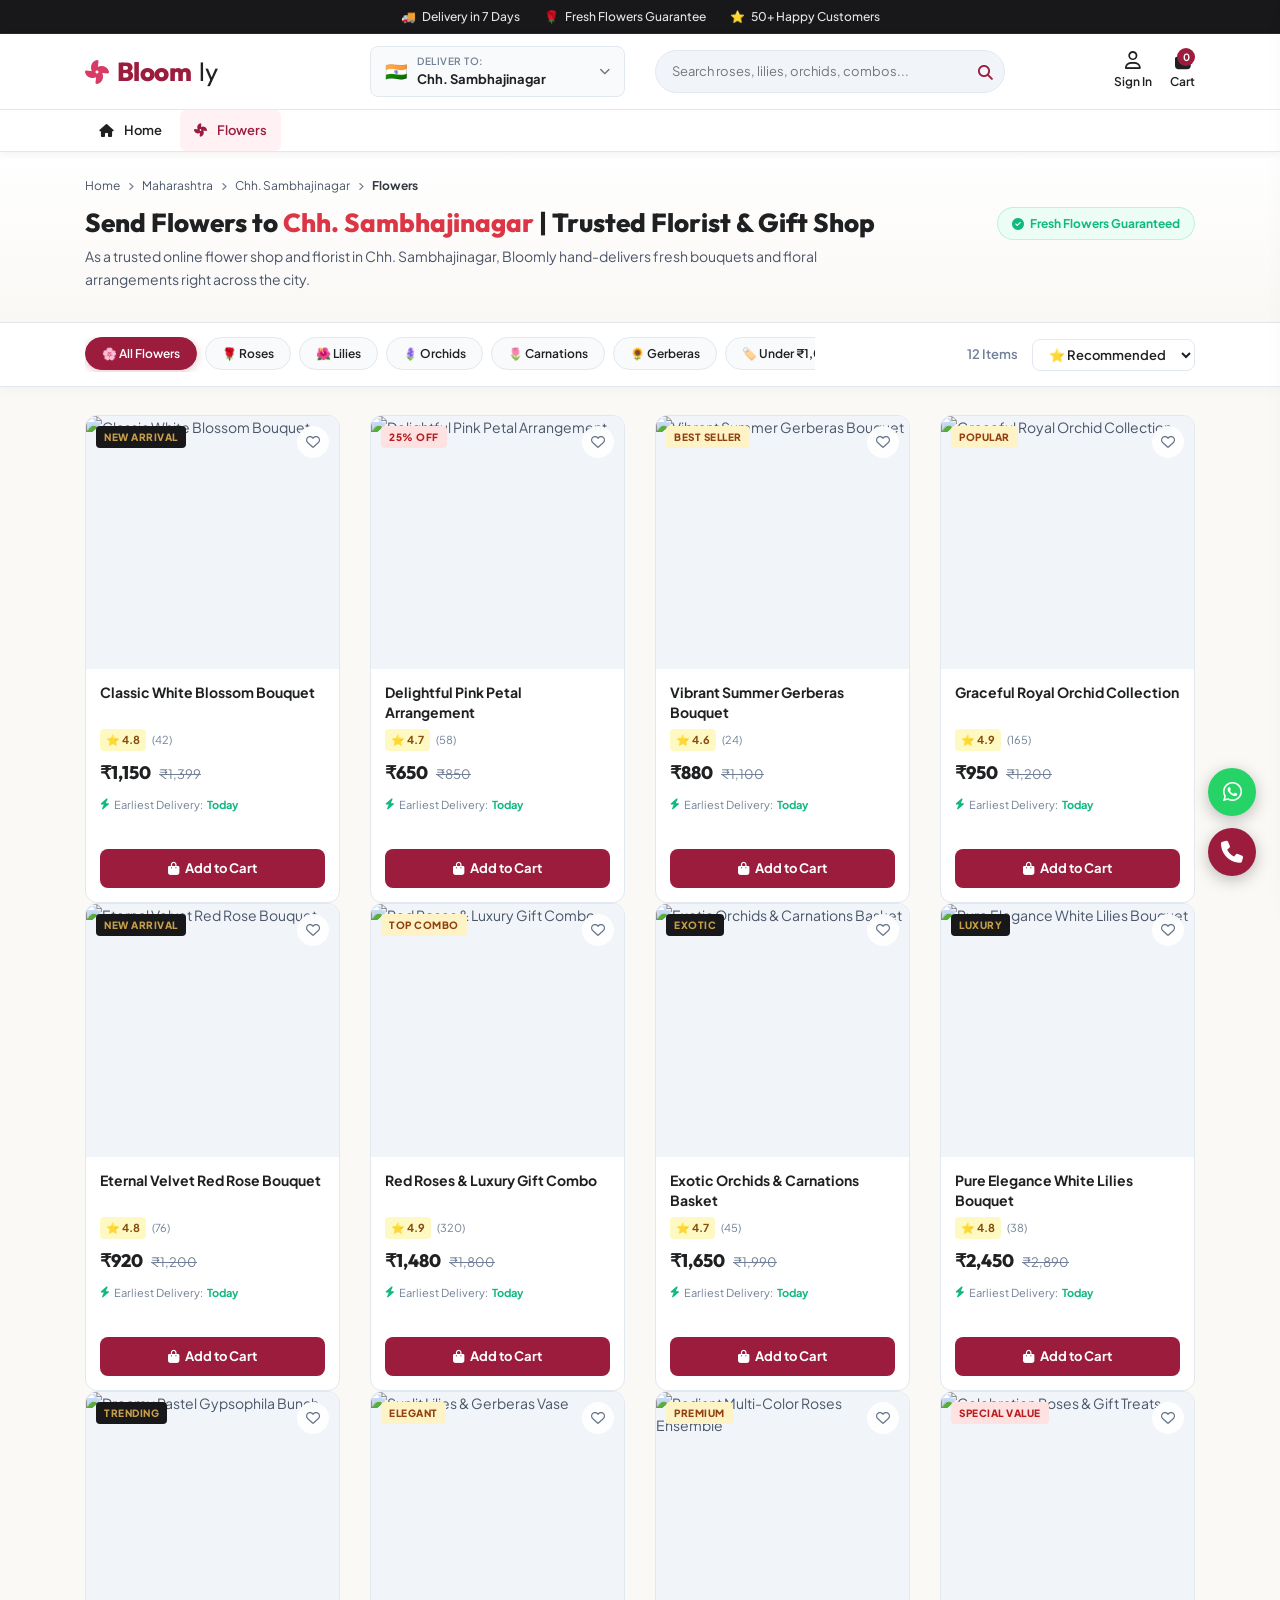
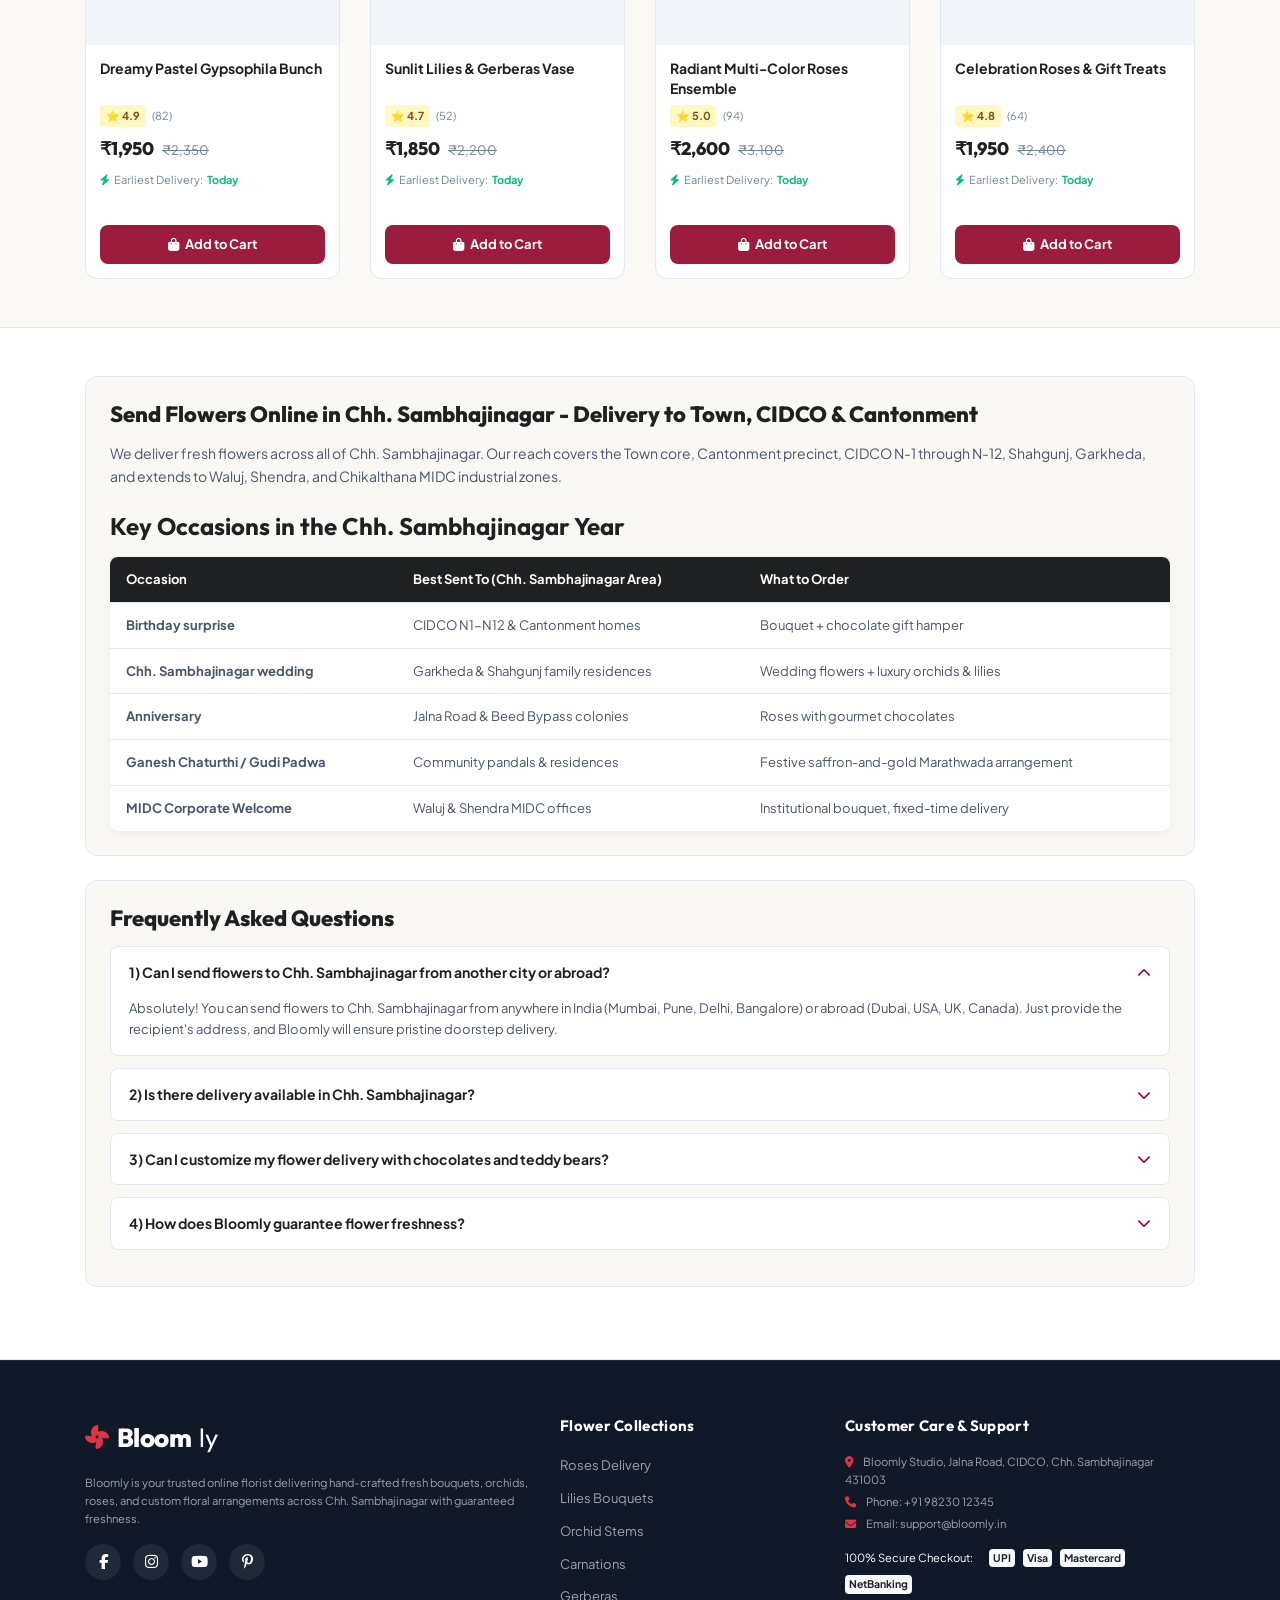
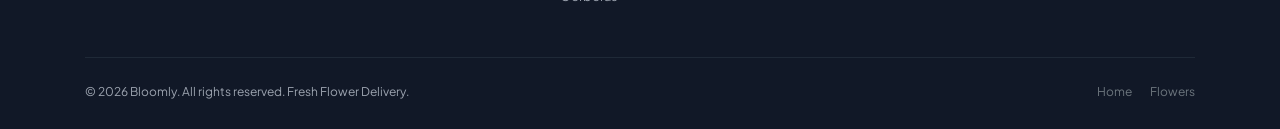
==== shop.html @ 48f92e6e "Add files via upload" ====
<!DOCTYPE html>
<html lang="en">

<head>
  <meta charset="utf-8">
  <meta http-equiv="X-UA-Compatible" content="IE=edge">
  <meta name="viewport" content="width=device-width, initial-scale=1.0">
  <title>Flower Delivery in Chh. Sambhajinagar | Bloomly</title>
  <meta name="description"
    content="Order fresh flowers online in Chh. Sambhajinagar with flower delivery. Bouquets, roses, lilies & floral hampers for birthdays, anniversaries & every occasion with Bloomly.">

  <link rel="stylesheet" type="text/css" href="css/bootstrap.min.css">
  <link rel="stylesheet" type="text/css" href="css/style.css">
  <link rel="stylesheet" href="https://cdnjs.cloudflare.com/ajax/libs/font-awesome/6.4.2/css/all.min.css">
</head>

<body>

  <!-- Top USP Specialty Strip -->
  <div class="speciality-strip">
    <div class="container d-flex justify-content-center">
      <ul class="speciality-items">
        <li><span>🚚</span> Delivery in 7 Days</li>
        <li><span>🌹</span> Fresh Flowers Guarantee</li>
        <li><span>⭐</span> 50+ Happy Customers</li>
      </ul>
    </div>
  </div>

  <!-- Main Navigation Header -->
  <header class="main-header">
    <div class="header-top">
      <div class="container">
        <div class="row align-items-center">

          <!-- Logo -->
          <div class="col-6 col-md-3">
            <a href="index.html" class="brand-logo">
              <i class="fa-solid fa-fan"></i>
              Bloom<span>ly</span>
            </a>
          </div>

          <!-- Location Picker -->
          <div class="col-6 col-md-3">
            <div class="delivery-loc-btn" title="Click to change delivery city">
              <span class="loc-flag">🇮🇳</span>
              <div class="loc-info">
                <span class="loc-label">Deliver To:</span>
                <span class="loc-city">Chh. Sambhajinagar</span>
              </div>
              <i class="fa-solid fa-chevron-down text-muted ml-auto" style="font-size: 11px;"></i>
            </div>
          </div>

          <!-- Search Bar -->
          <div class="col-12 col-md-4 mt-2 mt-md-0">
            <div class="search-wrapper">
              <input type="text" id="searchitem" placeholder="Search roses, lilies, orchids, combos...">
              <button aria-label="Search" onclick="renderProducts()"><i
                  class="fa-solid fa-magnifying-glass"></i></button>
            </div>
          </div>

          <!-- User Actions -->
          <div class="col-12 col-md-2 mt-2 mt-md-0">
            <ul class="header-actions">
              <li class="header-action-item" onclick="showToast('Welcome to Bloomly Guest Account')">
                <i class="fa-regular fa-user"></i>
                <span>Sign In</span>
              </li>
              <li class="header-action-item cart-menu">
                <i class="fa-solid fa-bag-shopping"></i>
                <span class="badge-cart">0</span>
                <span>Cart</span>
              </li>
            </ul>
          </div>

        </div>
      </div>
    </div>

    <!-- Clean Navigation Bar -->
    <div class="main-nav-strip">
      <div class="container">
        <ul class="nav-menu-list">
          <li class="nav-item"><a href="index.html" class="nav-link-btn"><i class="fa-solid fa-house mr-1"></i> Home</a>
          </li>
          <li class="nav-item active"><a href="shop.html" class="nav-link-btn"><i class="fa-solid fa-fan mr-1"></i>
              Flowers</a></li>
        </ul>
      </div>
    </div>
  </header>

  <!-- Breadcrumb & City Header Section -->
  <section class="page-intro-section">
    <div class="container">
      <ul class="bf-breadcrumb">
        <li><a href="index.html">Home</a></li>
        <li><i class="fa-solid fa-angle-right" style="font-size: 10px;"></i></li>
        <li><a href="shop.html">Maharashtra</a></li>
        <li><i class="fa-solid fa-angle-right" style="font-size: 10px;"></i></li>
        <li><a href="shop.html" class="current-city-name">Chh. Sambhajinagar</a></li>
        <li><i class="fa-solid fa-angle-right" style="font-size: 10px;"></i></li>
        <li class="text-dark font-weight-bold">Flowers</li>
      </ul>

      <div class="page-title-row">
        <div>
          <h1 class="page-main-heading">Send Flowers to <span class="current-city-name text-danger">Chh.
              Sambhajinagar</span> | Trusted Florist & Gift Shop</h1>
          <p class="page-subtext">
            As a trusted online flower shop and florist in Chh. Sambhajinagar, Bloomly hand-delivers fresh bouquets and
            floral arrangements right across the city.
          </p>
        </div>
        <div>
          <span class="delivery-badge-pill">
            <i class="fa-solid fa-circle-check"></i> Fresh Flowers Guaranteed
          </span>
        </div>
      </div>
    </div>
  </section>

  <!-- Filter Chips & Sorting Toolbar -->
  <section class="filter-toolbar">
    <div class="container">
      <div class="row align-items-center">
        <div class="col-12 col-md-8">
          <div class="chips-container">
            <button class="filter-chip active" data-filter="all">🌸 All Flowers</button>
            <button class="filter-chip" data-filter="roses">🌹 Roses</button>
            <button class="filter-chip" data-filter="lilies">🌺 Lilies</button>
            <button class="filter-chip" data-filter="orchids">🪻 Orchids</button>
            <button class="filter-chip" data-filter="carnations">🌷 Carnations</button>
            <button class="filter-chip" data-filter="gerberas">🌻 Gerberas</button>
            <button class="filter-chip" data-filter="under1000">🏷️ Under ₹1,000</button>
          </div>
        </div>
        <div class="col-12 col-md-4">
          <div class="sort-and-count">
            <span class="item-count-text" id="itemCountDisplay">12 Items</span>
            <select class="sort-select" id="sortSelect">
              <option value="recommended">⭐ Recommended</option>
              <option value="low-to-high">Price: Low to High</option>
              <option value="high-to-low">Price: High to Low</option>
              <option value="rating">Top Rated</option>
            </select>
          </div>
        </div>
      </div>
    </div>
  </section>

  <!-- Catalog Grid Section -->
  <section class="catalog-section">
    <div class="container">
      <div class="row" id="productGridContainer">
        <!-- Injected via js/bloomly.js -->
      </div>
    </div>
  </section>

  <!-- Chh. Sambhajinagar Delivery Guide & Information Table -->
  <section class="city-guide-section">
    <div class="container">

      <div class="guide-box">
        <h2 class="section-headline">Send Flowers Online in Chh. Sambhajinagar - Delivery to Town, CIDCO & Cantonment
        </h2>
        <p>
          We deliver fresh flowers across all of Chh. Sambhajinagar. Our reach covers the Town core, Cantonment
          precinct, CIDCO N-1 through N-12, Shahgunj, Garkheda, and extends to Waluj, Shendra, and Chikalthana MIDC
          industrial zones.
        </p>

        <h4 class="mt-4 mb-3 font-weight-bold">Key Occasions in the Chh. Sambhajinagar Year</h4>
        <table class="guide-table">
          <thead>
            <tr>
              <th>Occasion</th>
              <th>Best Sent To (Chh. Sambhajinagar Area)</th>
              <th>What to Order</th>
            </tr>
          </thead>
          <tbody>
            <tr>
              <td><strong>Birthday surprise</strong></td>
              <td>CIDCO N1-N12 & Cantonment homes</td>
              <td>Bouquet + chocolate gift hamper</td>
            </tr>
            <tr>
              <td><strong>Chh. Sambhajinagar wedding</strong></td>
              <td>Garkheda & Shahgunj family residences</td>
              <td>Wedding flowers + luxury orchids & lilies</td>
            </tr>
            <tr>
              <td><strong>Anniversary</strong></td>
              <td>Jalna Road & Beed Bypass colonies</td>
              <td>Roses with gourmet chocolates</td>
            </tr>
            <tr>
              <td><strong>Ganesh Chaturthi / Gudi Padwa</strong></td>
              <td>Community pandals & residences</td>
              <td>Festive saffron-and-gold Marathwada arrangement</td>
            </tr>
            <tr>
              <td><strong>MIDC Corporate Welcome</strong></td>
              <td>Waluj & Shendra MIDC offices</td>
              <td>Institutional bouquet, fixed-time delivery</td>
            </tr>
          </tbody>
        </table>
      </div>

      <!-- FAQ Section -->
      <div class="guide-box">
        <h2 class="section-headline">Frequently Asked Questions</h2>

        <div class="faq-item active">
          <div class="faq-header">
            <span>1) Can I send flowers to Chh. Sambhajinagar from another city or abroad?</span>
            <i class="fa-solid fa-chevron-down"></i>
          </div>
          <div class="faq-body">
            Absolutely! You can send flowers to Chh. Sambhajinagar from anywhere in India (Mumbai, Pune, Delhi,
            Bangalore) or abroad (Dubai, USA, UK, Canada). Just provide the recipient's address, and Bloomly will ensure
            pristine doorstep delivery.
          </div>
        </div>

        <div class="faq-item">
          <div class="faq-header">
            <span>2) Is there delivery available in Chh. Sambhajinagar?</span>
            <i class="fa-solid fa-chevron-down"></i>
          </div>
          <div class="faq-body">
            Yes, we offer fresh flower delivery across all major locations in Chh. Sambhajinagar.
          </div>
        </div>

        <div class="faq-item">
          <div class="faq-header">
            <span>3) Can I customize my flower delivery with chocolates and teddy bears?</span>
            <i class="fa-solid fa-chevron-down"></i>
          </div>
          <div class="faq-body">
            Yes, you can pair any floral bouquet with teddy bears, Cadbury/Ferrero Rocher chocolates, dry fruits, and
            personalized message greeting cards.
          </div>
        </div>

        <div class="faq-item">
          <div class="faq-header">
            <span>4) How does Bloomly guarantee flower freshness?</span>
            <i class="fa-solid fa-chevron-down"></i>
          </div>
          <div class="faq-body">
            Our local florists hand-craft each arrangement using fresh-cut stems in bud form on the day of delivery,
            ensuring vibrant colors and long-lasting freshness at the recipient's doorstep.
          </div>
        </div>

      </div>

    </div>
  </section>

  <!-- Slide-Out Cart Drawer -->
  <div class="cart-drawer-overlay" id="cartOverlay"></div>
  <div class="cart-drawer" id="cartDrawer">
    <div class="cart-header">
      <h3>Your Gift Cart (<span class="cart-count-num">0</span>)</h3>
      <button class="btn-close-drawer" id="closeCartDrawer"><i class="fa-solid fa-xmark"></i></button>
    </div>
    <div class="cart-items-container" id="cartItemsList">
      <!-- Injected dynamically -->
    </div>
    <div class="cart-footer">
      <div class="cart-subtotal-row">
        <span>Subtotal:</span>
        <span id="cartSubtotalDisplay">₹0</span>
      </div>
      <button class="btn-checkout" onclick="checkoutOrder()">
        Proceed to Checkout <i class="fa-solid fa-arrow-right ml-2"></i>
      </button>
    </div>
  </div>

  <!-- City Selection Modal -->
  <div class="city-modal-overlay" id="cityModalOverlay">
    <div class="city-modal-box">
      <div class="d-flex justify-content-between align-items-center mb-2">
        <h4 class="font-weight-bold m-0 text-dark">Select Delivery City</h4>
        <button class="btn btn-sm text-muted" id="closeCityModal" style="font-size: 20px;"><i
            class="fa-solid fa-xmark"></i></button>
      </div>
      <p class="small text-muted">Choose destination city to check available flower bouquets & delivery slots</p>

      <div class="city-search-box">
        <input type="text" id="citySearchInput" placeholder="Search city (e.g. Chh. Sambhajinagar, Pune, Mumbai)...">
      </div>

      <h6 class="font-weight-bold text-muted small text-uppercase mb-2">Popular Cities in Maharashtra & India</h6>
      <div class="popular-cities-grid">
        <div class="city-pill active" data-city="Chh. Sambhajinagar">📍 Chh. Sambhajinagar</div>
        <div class="city-pill" data-city="Pune">📍 Pune</div>
        <div class="city-pill" data-city="Mumbai">📍 Mumbai</div>
        <div class="city-pill" data-city="Nashik">📍 Nashik</div>
        <div class="city-pill" data-city="Nagpur">📍 Nagpur</div>
        <div class="city-pill" data-city="Nanded">📍 Nanded</div>
        <div class="city-pill" data-city="Delhi">📍 Delhi NCR</div>
        <div class="city-pill" data-city="Bengaluru">📍 Bengaluru</div>
        <div class="city-pill" data-city="Hyderabad">📍 Hyderabad</div>
      </div>
    </div>
  </div>

  <!-- Floating Help Widgets (WhatsApp & Call) -->
  <div class="floating-widgets">
    <a href="https://api.whatsapp.com/send?phone=919823012345" target="_blank" class="floating-btn btn-whatsapp"
      title="Chat on WhatsApp">
      <i class="fa-brands fa-whatsapp"></i>
    </a>
    <a href="tel:+919823012345" class="floating-btn btn-call" title="Call Florist Support">
      <i class="fa-solid fa-phone"></i>
    </a>
  </div>

  <!-- Mobile Bottom Tab Navigation -->
  <nav class="mobile-bottom-nav">
    <div class="mobile-nav-grid">
      <a href="index.html" class="mobile-nav-link">
        <i class="fa-solid fa-house"></i>
        <span>Home</span>
      </a>
      <a href="shop.html" class="mobile-nav-link active">
        <i class="fa-solid fa-fan"></i>
        <span>Flowers</span>
      </a>
      <a href="javascript:void(0)" class="mobile-nav-link open-cart-btn">
        <i class="fa-solid fa-bag-shopping"></i>
        <span>Cart (<span class="cart-count-num">0</span>)</span>
      </a>
    </div>
  </nav>

  <!-- Main Website Footer -->
  <footer class="main-footer">
    <div class="container">
      <div class="row">

        <div class="col-12 col-md-5 mb-4 mb-md-0">
          <div class="brand-logo mb-3 text-white">
            <i class="fa-solid fa-fan text-danger"></i> Bloom<span class="text-light">ly</span>
          </div>
          <p class="small">
            Bloomly is your trusted online florist delivering hand-crafted fresh bouquets, orchids, roses, and custom
            floral arrangements across Chh. Sambhajinagar with guaranteed freshness.
          </p>
          <div class="footer-social-links">
            <a href="javascript:void(0)" title="Facebook"><i class="fa-brands fa-facebook-f"></i></a>
            <a href="javascript:void(0)" title="Instagram"><i class="fa-brands fa-instagram"></i></a>
            <a href="javascript:void(0)" title="YouTube"><i class="fa-brands fa-youtube"></i></a>
            <a href="javascript:void(0)" title="Pinterest"><i class="fa-brands fa-pinterest-p"></i></a>
          </div>
        </div>

        <div class="col-6 col-md-3 mb-4 mb-md-0">
          <h5 class="footer-heading">Flower Collections</h5>
          <ul class="footer-links">
            <li><a href="shop.html">Roses Delivery</a></li>
            <li><a href="shop.html">Lilies Bouquets</a></li>
            <li><a href="shop.html">Orchid Stems</a></li>
            <li><a href="shop.html">Carnations</a></li>
            <li><a href="shop.html">Gerberas</a></li>
          </ul>
        </div>

        <div class="col-12 col-md-4">
          <h5 class="footer-heading">Customer Care & Support</h5>
          <p class="small mb-1"><i class="fa-solid fa-location-dot mr-2 text-danger"></i> Bloomly Studio, Jalna Road,
            CIDCO, Chh. Sambhajinagar 431003</p>
          <p class="small mb-1"><i class="fa-solid fa-phone mr-2 text-danger"></i> Phone: +91 98230 12345</p>
          <p class="small mb-3"><i class="fa-solid fa-envelope mr-2 text-danger"></i> Email: support@bloomly.in</p>

          <div class="payment-badges">
            <span class="small text-white mr-2">100% Secure Checkout:</span>
            <span class="badge badge-light p-1">UPI</span>
            <span class="badge badge-light p-1">Visa</span>
            <span class="badge badge-light p-1">Mastercard</span>
            <span class="badge badge-light p-1">NetBanking</span>
          </div>
        </div>

      </div>

      <div class="footer-bottom-bar">
        <div>© 2026 Bloomly. All rights reserved. Fresh Flower Delivery.</div>
        <div>
          <a href="index.html" class="text-muted mr-3">Home</a>
          <a href="shop.html" class="text-muted">Flowers</a>
        </div>
      </div>
    </div>
  </footer>

  <!-- Scripts -->
  <script src="js/jquery.min.js"></script>
  <script src="js/bootstrap.bundle.min.js"></script>
  <script src="js/bloomly.js"></script>
</body>

</html>
---- css/style.css ----
/*--------------------------------------------------------------------- 
    Bloomly - E-Commerce Flowers & Gifts Delivery Design System
---------------------------------------------------------------------*/
@import url('https://fonts.googleapis.com/css2?family=Outfit:wght@300;400;500;600;700;800&family=Plus+Jakarta+Sans:wght@400;500;600;700&display=swap');
@import url('https://cdnjs.cloudflare.com/ajax/libs/font-awesome/6.4.2/css/all.min.css');

:root {
  --bf-primary: #9b1c3c;
  --bf-primary-dark: #7a122c;
  --bf-primary-light: #fff1f4;
  --bf-accent: #d83b66;
  --bf-gold: #c79f49;
  --bf-gold-light: #fbf7ee;
  --bf-dark: #1e2022;
  --bf-body: #4a5568;
  --bf-muted: #718096;
  --bf-border: #e2e8f0;
  --bf-bg-light: #f8fafc;
  --bf-white: #ffffff;
  --bf-green: #10b981;
  --bf-green-light: #ecfdf5;
  --bf-shadow-sm: 0 2px 8px rgba(0,0,0,0.06);
  --bf-shadow-md: 0 6px 20px rgba(0,0,0,0.08);
  --bf-shadow-lg: 0 12px 32px rgba(0,0,0,0.12);
  --bf-radius: 12px;
  --bf-radius-sm: 8px;
  --bf-radius-full: 9999px;
  --bf-font-main: 'Plus Jakarta Sans', -apple-system, BlinkMacSystemFont, sans-serif;
  --bf-font-heading: 'Outfit', sans-serif;
}

* {
  box-sizing: border-box;
  margin: 0;
  padding: 0;
}

html {
  scroll-behavior: smooth;
}

body {
  font-family: var(--bf-font-main);
  color: var(--bf-body);
  background-color: #faf9f6;
  line-height: 1.6;
  font-size: 14px;
  overflow-x: hidden;
}

a {
  color: inherit;
  text-decoration: none;
  transition: all 0.25s ease;
}

a:hover {
  color: var(--bf-primary);
  text-decoration: none;
}

h1, h2, h3, h4, h5, h6 {
  font-family: var(--bf-font-heading);
  color: var(--bf-dark);
  font-weight: 700;
  line-height: 1.25;
}

img {
  max-width: 100%;
  height: auto;
  display: block;
}

/* =========================================================
   TOP SPECIALITY / USP STRIP
   ========================================================= */
.speciality-strip {
  background: #18181b;
  color: #e4e4e7;
  font-size: 12px;
  font-weight: 500;
  padding: 7px 0;
  border-bottom: 1px solid rgba(255,255,255,0.08);
}

.speciality-strip .container {
  display: flex;
  justify-content: space-between;
  align-items: center;
  flex-wrap: wrap;
  gap: 10px;
}

.speciality-items {
  display: flex;
  align-items: center;
  gap: 24px;
  list-style: none;
  margin: 0;
  padding: 0;
}

.speciality-items li {
  display: flex;
  align-items: center;
  gap: 6px;
}

.app-badge-link {
  background: var(--bf-primary);
  color: #fff !important;
  padding: 2px 10px;
  border-radius: 20px;
  font-weight: 600;
  font-size: 11px;
}

.app-badge-link:hover {
  background: var(--bf-accent);
}

/* =========================================================
   MAIN HEADER
   ========================================================= */
.main-header {
  background: var(--bf-white);
  border-bottom: 1px solid var(--bf-border);
  position: sticky;
  top: 0;
  z-index: 1000;
  box-shadow: var(--bf-shadow-sm);
}

.header-top {
  padding: 12px 0;
}

.brand-logo {
  display: flex;
  align-items: center;
  gap: 8px;
  font-family: var(--bf-font-heading);
  font-size: 26px;
  font-weight: 800;
  color: var(--bf-primary);
  letter-spacing: -0.5px;
}

.brand-logo i {
  color: var(--bf-accent);
  font-size: 24px;
}

.brand-logo span {
  color: var(--bf-dark);
  font-weight: 400;
}

/* Delivery Location Picker */
.delivery-loc-btn {
  display: flex;
  align-items: center;
  gap: 10px;
  background: var(--bf-bg-light);
  border: 1px solid var(--bf-border);
  padding: 6px 14px;
  border-radius: var(--bf-radius-sm);
  cursor: pointer;
  transition: all 0.2s ease;
  user-select: none;
}

.delivery-loc-btn:hover {
  border-color: var(--bf-primary);
  background: var(--bf-primary-light);
}

.loc-flag {
  font-size: 18px;
}

.loc-info {
  display: flex;
  flex-direction: column;
  text-align: left;
}

.loc-label {
  font-size: 10px;
  text-transform: uppercase;
  color: var(--bf-muted);
  font-weight: 600;
  letter-spacing: 0.5px;
}

.loc-city {
  font-size: 13px;
  font-weight: 700;
  color: var(--bf-dark);
}

/* Search Bar */
.search-wrapper {
  position: relative;
  width: 100%;
}

.search-wrapper input {
  width: 100%;
  padding: 10px 42px 10px 16px;
  border-radius: var(--bf-radius-full);
  border: 1px solid var(--bf-border);
  background: #f1f5f9;
  font-size: 13px;
  transition: all 0.25s ease;
}

.search-wrapper input:focus {
  outline: none;
  background: var(--bf-white);
  border-color: var(--bf-primary);
  box-shadow: 0 0 0 3px rgba(155, 28, 60, 0.12);
}

.search-wrapper button {
  position: absolute;
  right: 12px;
  top: 50%;
  transform: translateY(-50%);
  background: none;
  border: none;
  color: var(--bf-primary);
  font-size: 15px;
  cursor: pointer;
}

/* Header User Actions */
.header-actions {
  display: flex;
  align-items: center;
  justify-content: flex-end;
  gap: 18px;
  list-style: none;
  margin: 0;
}

.header-action-item {
  display: flex;
  flex-direction: column;
  align-items: center;
  font-size: 12px;
  font-weight: 600;
  color: var(--bf-dark);
  cursor: pointer;
  position: relative;
}

.header-action-item i {
  font-size: 18px;
  margin-bottom: 2px;
  color: var(--bf-dark);
}

.header-action-item:hover i,
.header-action-item:hover span {
  color: var(--bf-primary);
}

.badge-cart {
  position: absolute;
  top: -4px;
  right: 0px;
  background: var(--bf-primary);
  color: #fff;
  font-size: 10px;
  font-weight: 700;
  width: 18px;
  height: 18px;
  border-radius: 50%;
  display: flex;
  align-items: center;
  justify-content: center;
}

/* =========================================================
   MEGA NAVIGATION BAR
   ========================================================= */
.main-nav-strip {
  background: var(--bf-white);
  border-top: 1px solid var(--bf-border);
}

.nav-menu-list {
  display: flex;
  align-items: center;
  list-style: none;
  margin: 0;
  padding: 0;
  gap: 4px;
  overflow-x: auto;
  scrollbar-width: none;
}

.nav-menu-list::-webkit-scrollbar {
  display: none;
}

.nav-item {
  position: relative;
  white-space: nowrap;
}

.nav-link-btn {
  display: flex;
  align-items: center;
  gap: 6px;
  padding: 10px 14px;
  font-size: 13px;
  font-weight: 600;
  color: var(--bf-dark);
  border-radius: 6px;
  transition: all 0.2s ease;
}

.nav-link-btn:hover, .nav-item.active .nav-link-btn {
  color: var(--bf-primary);
  background: var(--bf-primary-light);
}

.nav-item .badge-hot {
  background: #ef4444;
  color: #fff;
  font-size: 9px;
  font-weight: 700;
  padding: 2px 6px;
  border-radius: 10px;
  text-transform: uppercase;
}

/* Mega Dropdown */
.mega-dropdown {
  position: absolute;
  top: 100%;
  left: 0;
  width: 680px;
  background: var(--bf-white);
  border: 1px solid var(--bf-border);
  border-radius: 0 0 var(--bf-radius) var(--bf-radius);
  box-shadow: var(--bf-shadow-lg);
  padding: 24px;
  display: none;
  grid-template-columns: repeat(3, 1fr) 180px;
  gap: 20px;
  z-index: 1100;
}

.nav-item:hover .mega-dropdown {
  display: grid;
}

.mega-col-title {
  font-size: 12px;
  text-transform: uppercase;
  color: var(--bf-primary);
  font-weight: 700;
  letter-spacing: 0.5px;
  margin-bottom: 12px;
  padding-bottom: 6px;
  border-bottom: 2px solid var(--bf-primary-light);
}

.mega-links {
  list-style: none;
  margin: 0;
  padding: 0;
}

.mega-links li {
  margin-bottom: 8px;
}

.mega-links a {
  font-size: 13px;
  color: var(--bf-body);
  display: block;
}

.mega-links a:hover {
  color: var(--bf-primary);
  padding-left: 4px;
}

.mega-banner {
  background: linear-gradient(135deg, #fff1f4, #ffe4e8);
  border-radius: var(--bf-radius-sm);
  padding: 16px;
  display: flex;
  flex-direction: column;
  justify-content: space-between;
  text-align: center;
}

.mega-banner img {
  border-radius: 8px;
  margin-bottom: 10px;
}

/* =========================================================
   BREADCRUMBS & PAGE HEADER
   ========================================================= */
.page-intro-section {
  background: linear-gradient(180deg, #fff 0%, #faf8f5 100%);
  padding: 24px 0 16px;
  border-bottom: 1px solid var(--bf-border);
}

.bf-breadcrumb {
  display: flex;
  align-items: center;
  gap: 8px;
  font-size: 12px;
  color: var(--bf-muted);
  margin-bottom: 12px;
  list-style: none;
}

.bf-breadcrumb a {
  color: var(--bf-body);
}

.bf-breadcrumb a:hover {
  color: var(--bf-primary);
}

.page-title-row {
  display: flex;
  justify-content: space-between;
  align-items: flex-start;
  flex-wrap: wrap;
  gap: 16px;
}

.page-main-heading {
  font-size: 26px;
  font-weight: 800;
  color: var(--bf-dark);
  margin-bottom: 6px;
}

.page-subtext {
  font-size: 14px;
  color: var(--bf-body);
  max-width: 820px;
}

.delivery-badge-pill {
  display: inline-flex;
  align-items: center;
  gap: 6px;
  background: var(--bf-green-light);
  color: var(--bf-green);
  border: 1px solid rgba(16, 185, 129, 0.2);
  padding: 6px 14px;
  border-radius: var(--bf-radius-full);
  font-size: 12px;
  font-weight: 700;
}

/* =========================================================
   FILTER CHIPS & TOOLBAR
   ========================================================= */
.filter-toolbar {
  background: var(--bf-white);
  padding: 14px 0;
  border-bottom: 1px solid var(--bf-border);
  position: sticky;
  top: 105px;
  z-index: 900;
  box-shadow: 0 4px 12px rgba(0,0,0,0.03);
}

.chips-container {
  display: flex;
  align-items: center;
  gap: 8px;
  overflow-x: auto;
  scrollbar-width: none;
  padding-bottom: 2px;
}

.chips-container::-webkit-scrollbar {
  display: none;
}

.filter-chip {
  display: inline-flex;
  align-items: center;
  gap: 6px;
  padding: 6px 16px;
  border-radius: var(--bf-radius-full);
  background: var(--bf-bg-light);
  border: 1px solid var(--bf-border);
  font-size: 12px;
  font-weight: 600;
  color: var(--bf-dark);
  cursor: pointer;
  white-space: nowrap;
  transition: all 0.2s ease;
}

.filter-chip:hover {
  border-color: var(--bf-primary);
  color: var(--bf-primary);
}

.filter-chip.active {
  background: var(--bf-primary);
  color: #fff;
  border-color: var(--bf-primary);
  box-shadow: 0 2px 8px rgba(155, 28, 60, 0.25);
}

.sort-and-count {
  display: flex;
  align-items: center;
  justify-content: flex-end;
  gap: 14px;
}

.item-count-text {
  font-size: 13px;
  color: var(--bf-muted);
  font-weight: 600;
}

.sort-select {
  padding: 6px 12px;
  border-radius: var(--bf-radius-sm);
  border: 1px solid var(--bf-border);
  font-size: 13px;
  font-weight: 600;
  color: var(--bf-dark);
  background: var(--bf-white);
  cursor: pointer;
  outline: none;
}

/* =========================================================
   PRODUCT CARDS & LISTING GRID
   ========================================================= */
.catalog-section {
  padding: 28px 0 48px;
}

.product-card {
  background: var(--bf-white);
  border-radius: var(--bf-radius);
  border: 1px solid var(--bf-border);
  overflow: hidden;
  transition: all 0.3s cubic-bezier(0.16, 1, 0.3, 1);
  position: relative;
  display: flex;
  flex-direction: column;
  height: 100%;
  margin-bottom: 24px;
}

.product-card:hover {
  transform: translateY(-5px);
  box-shadow: var(--bf-shadow-md);
  border-color: rgba(155, 28, 60, 0.2);
}

.card-img-wrapper {
  position: relative;
  width: 100%;
  padding-top: 100%;
  background: #f1f5f9;
  overflow: hidden;
}

.card-img-wrapper img {
  position: absolute;
  top: 0;
  left: 0;
  width: 100%;
  height: 100%;
  object-fit: cover;
  transition: transform 0.5s ease;
}

.product-card:hover .card-img-wrapper img {
  transform: scale(1.06);
}

.card-tag {
  position: absolute;
  top: 10px;
  left: 10px;
  font-size: 10px;
  font-weight: 800;
  text-transform: uppercase;
  letter-spacing: 0.5px;
  padding: 3px 8px;
  border-radius: 4px;
  z-index: 2;
}

.tag-new {
  background: #18181b;
  color: var(--bf-gold);
}

.tag-bestseller {
  background: #fef3c7;
  color: #92400e;
}

.tag-offer {
  background: #fee2e2;
  color: #b91c1c;
}

.wishlist-btn {
  position: absolute;
  top: 10px;
  right: 10px;
  width: 32px;
  height: 32px;
  background: rgba(255,255,255,0.9);
  backdrop-filter: blur(4px);
  border: none;
  border-radius: 50%;
  display: flex;
  align-items: center;
  justify-content: center;
  color: #64748b;
  font-size: 14px;
  cursor: pointer;
  transition: all 0.2s ease;
  z-index: 2;
}

.wishlist-btn:hover, .wishlist-btn.active {
  color: #e11d48;
  background: #fff;
  transform: scale(1.1);
}

.card-body {
  padding: 14px;
  display: flex;
  flex-direction: column;
  flex-grow: 1;
}

.product-title {
  font-size: 14px;
  font-weight: 700;
  color: var(--bf-dark);
  margin-bottom: 6px;
  display: -webkit-box;
  -webkit-line-clamp: 2;
  line-clamp: 2;
  -webkit-box-orient: vertical;
  overflow: hidden;
  height: 40px;
  line-height: 1.4;
}

.product-title:hover {
  color: var(--bf-primary);
}

.rating-row {
  display: flex;
  align-items: center;
  gap: 6px;
  font-size: 11px;
  color: var(--bf-muted);
  margin-bottom: 8px;
}

.rating-pill {
  background: #fef9c3;
  color: #854d0e;
  font-weight: 700;
  padding: 2px 6px;
  border-radius: 4px;
  display: inline-flex;
  align-items: center;
  gap: 3px;
}

.price-row {
  display: flex;
  align-items: baseline;
  gap: 8px;
  margin-bottom: 8px;
}

.current-price {
  font-size: 18px;
  font-weight: 800;
  color: var(--bf-dark);
  font-family: var(--bf-font-heading);
}

.old-price {
  font-size: 13px;
  color: var(--bf-muted);
  text-decoration: line-through;
}

.discount-text {
  font-size: 11px;
  font-weight: 700;
  color: #16a34a;
}

.delivery-speed {
  font-size: 11px;
  color: var(--bf-muted);
  margin-bottom: 12px;
  display: flex;
  align-items: center;
  gap: 4px;
}

.delivery-speed strong {
  color: var(--bf-green);
}

.card-actions {
  margin-top: auto;
  display: grid;
  grid-template-columns: 1fr;
  gap: 8px;
}

.btn-buy-now {
  background: var(--bf-primary);
  color: #fff;
  border: none;
  border-radius: var(--bf-radius-sm);
  padding: 9px 12px;
  font-size: 13px;
  font-weight: 700;
  cursor: pointer;
  text-align: center;
  transition: all 0.2s ease;
  display: flex;
  align-items: center;
  justify-content: center;
  gap: 6px;
}

.btn-buy-now:hover {
  background: var(--bf-primary-dark);
  color: #fff;
  box-shadow: 0 4px 12px rgba(155, 28, 60, 0.3);
}

/* =========================================================
   HERO BANNER & CAROUSEL (HOME PAGE)
   ========================================================= */
.hero-slider-section {
  padding: 24px 0;
  background: #faf8f5;
}

.hero-card {
  background: linear-gradient(135deg, #fff0f3 0%, #fde8ed 50%, #fdf2f8 100%);
  border-radius: 16px;
  padding: 40px;
  display: flex;
  align-items: center;
  justify-content: space-between;
  position: relative;
  overflow: hidden;
  border: 1px solid rgba(216, 59, 102, 0.15);
  box-shadow: var(--bf-shadow-sm);
}

.hero-tagline {
  font-size: 12px;
  text-transform: uppercase;
  font-weight: 800;
  letter-spacing: 1px;
  color: var(--bf-primary);
  background: rgba(155, 28, 60, 0.08);
  display: inline-block;
  padding: 4px 12px;
  border-radius: 20px;
  margin-bottom: 12px;
}

.hero-title {
  font-size: 36px;
  font-weight: 800;
  color: var(--bf-dark);
  line-height: 1.15;
  margin-bottom: 12px;
}

.hero-desc {
  font-size: 15px;
  color: var(--bf-body);
  max-width: 480px;
  margin-bottom: 24px;
}

.hero-btn {
  background: var(--bf-primary);
  color: #fff !important;
  font-weight: 700;
  font-size: 14px;
  padding: 12px 28px;
  border-radius: var(--bf-radius-full);
  display: inline-flex;
  align-items: center;
  gap: 8px;
  box-shadow: 0 6px 18px rgba(155, 28, 60, 0.3);
}

.hero-btn:hover {
  background: var(--bf-primary-dark);
  transform: translateY(-2px);
}

.hero-img-box {
  max-width: 400px;
}

.hero-img-box img {
  border-radius: 12px;
  box-shadow: var(--bf-shadow-lg);
}

/* Category Grid Tiles */
.category-strip-section {
  padding: 30px 0 10px;
}

.cat-tile {
  background: #fff;
  border: 1px solid var(--bf-border);
  border-radius: var(--bf-radius);
  padding: 16px;
  text-align: center;
  display: flex;
  flex-direction: column;
  align-items: center;
  gap: 8px;
  transition: all 0.25s ease;
}

.cat-tile:hover {
  border-color: var(--bf-primary);
  transform: translateY(-4px);
  box-shadow: var(--bf-shadow-sm);
}

.cat-tile-icon {
  width: 54px;
  height: 54px;
  border-radius: 50%;
  background: var(--bf-primary-light);
  display: flex;
  align-items: center;
  justify-content: center;
  color: var(--bf-primary);
  font-size: 22px;
}

.cat-tile-name {
  font-size: 13px;
  font-weight: 700;
  color: var(--bf-dark);
}

/* =========================================================
   CHH. SAMBHAJINAGAR CITY GUIDE & FAQ SECTION
   ========================================================= */
.city-guide-section {
  background: var(--bf-white);
  padding: 48px 0;
  border-top: 1px solid var(--bf-border);
  border-bottom: 1px solid var(--bf-border);
}

.section-headline {
  font-size: 22px;
  font-weight: 800;
  color: var(--bf-dark);
  margin-bottom: 14px;
}

.guide-box {
  background: #faf8f5;
  border: 1px solid var(--bf-border);
  border-radius: var(--bf-radius);
  padding: 24px;
  margin-bottom: 24px;
}

.guide-table {
  width: 100%;
  border-collapse: collapse;
  margin-top: 16px;
  background: #fff;
  border-radius: 8px;
  overflow: hidden;
  box-shadow: var(--bf-shadow-sm);
}

.guide-table th, .guide-table td {
  padding: 12px 16px;
  border-bottom: 1px solid var(--bf-border);
  font-size: 13px;
  text-align: left;
}

.guide-table th {
  background: var(--bf-dark);
  color: #fff;
  font-weight: 700;
}

.guide-table tr:last-child td {
  border-bottom: none;
}

/* FAQ Accordion */
.faq-item {
  border: 1px solid var(--bf-border);
  border-radius: var(--bf-radius-sm);
  margin-bottom: 12px;
  background: var(--bf-white);
  overflow: hidden;
}

.faq-header {
  padding: 14px 18px;
  display: flex;
  justify-content: space-between;
  align-items: center;
  cursor: pointer;
  font-weight: 700;
  font-size: 14px;
  color: var(--bf-dark);
  user-select: none;
}

.faq-header:hover {
  background: var(--bf-bg-light);
}

.faq-header i {
  color: var(--bf-primary);
  transition: transform 0.3s ease;
}

.faq-item.active .faq-header i {
  transform: rotate(180deg);
}

.faq-body {
  padding: 0 18px 16px;
  font-size: 13px;
  color: var(--bf-body);
  display: none;
  line-height: 1.6;
}

.faq-item.active .faq-body {
  display: block;
}

/* =========================================================
   CART DRAWER & MODAL
   ========================================================= */
.cart-drawer-overlay {
  position: fixed;
  top: 0;
  left: 0;
  width: 100vw;
  height: 100vh;
  background: rgba(0,0,0,0.5);
  backdrop-filter: blur(3px);
  z-index: 2000;
  opacity: 0;
  visibility: hidden;
  transition: all 0.3s ease;
}

.cart-drawer-overlay.active {
  opacity: 1;
  visibility: visible;
}

.cart-drawer {
  position: fixed;
  top: 0;
  right: -420px;
  width: 100%;
  max-width: 400px;
  height: 100vh;
  background: #fff;
  z-index: 2001;
  display: flex;
  flex-direction: column;
  box-shadow: var(--bf-shadow-lg);
  transition: right 0.35s cubic-bezier(0.16, 1, 0.3, 1);
}

.cart-drawer.active {
  right: 0;
}

.cart-header {
  padding: 18px 20px;
  border-bottom: 1px solid var(--bf-border);
  display: flex;
  justify-content: space-between;
  align-items: center;
}

.cart-header h3 {
  font-size: 18px;
  font-weight: 800;
  margin: 0;
}

.btn-close-drawer {
  background: none;
  border: none;
  font-size: 20px;
  cursor: pointer;
  color: var(--bf-muted);
}

.cart-items-container {
  flex-grow: 1;
  overflow-y: auto;
  padding: 16px 20px;
}

.cart-item {
  display: flex;
  gap: 12px;
  padding-bottom: 16px;
  margin-bottom: 16px;
  border-bottom: 1px solid var(--bf-border);
}

.cart-item-img {
  width: 65px;
  height: 65px;
  border-radius: 8px;
  object-fit: cover;
}

.cart-item-info {
  flex-grow: 1;
}

.cart-item-title {
  font-size: 13px;
  font-weight: 700;
  color: var(--bf-dark);
  margin-bottom: 4px;
}

.cart-item-price {
  font-size: 14px;
  font-weight: 800;
  color: var(--bf-primary);
}

.qty-controls {
  display: inline-flex;
  align-items: center;
  border: 1px solid var(--bf-border);
  border-radius: 6px;
  margin-top: 6px;
}

.qty-btn {
  background: none;
  border: none;
  padding: 2px 8px;
  font-size: 12px;
  cursor: pointer;
}

.qty-num {
  padding: 2px 8px;
  font-size: 12px;
  font-weight: 700;
}

.btn-remove-item {
  background: none;
  border: none;
  color: #ef4444;
  font-size: 13px;
  cursor: pointer;
  margin-left: auto;
}

.cart-footer {
  padding: 20px;
  background: var(--bf-bg-light);
  border-top: 1px solid var(--bf-border);
}

.cart-subtotal-row {
  display: flex;
  justify-content: space-between;
  font-size: 16px;
  font-weight: 800;
  color: var(--bf-dark);
  margin-bottom: 14px;
}

.btn-checkout {
  width: 100%;
  background: var(--bf-primary);
  color: #fff;
  border: none;
  padding: 12px;
  border-radius: var(--bf-radius-sm);
  font-size: 15px;
  font-weight: 700;
  cursor: pointer;
  transition: all 0.2s ease;
}

.btn-checkout:hover {
  background: var(--bf-primary-dark);
}

/* =========================================================
   CITY SELECTION MODAL
   ========================================================= */
.city-modal-overlay {
  position: fixed;
  top: 0;
  left: 0;
  width: 100vw;
  height: 100vh;
  background: rgba(0,0,0,0.6);
  backdrop-filter: blur(4px);
  z-index: 2500;
  display: none;
  align-items: center;
  justify-content: center;
  padding: 20px;
}

.city-modal-overlay.active {
  display: flex;
}

.city-modal-box {
  background: #fff;
  width: 100%;
  max-width: 520px;
  border-radius: 16px;
  padding: 24px;
  box-shadow: var(--bf-shadow-lg);
  animation: modalFadeIn 0.25s ease-out;
}

@keyframes modalFadeIn {
  from { opacity: 0; transform: scale(0.95); }
  to { opacity: 1; transform: scale(1); }
}

.city-search-box input {
  width: 100%;
  padding: 10px 16px;
  border-radius: 8px;
  border: 1px solid var(--bf-border);
  font-size: 14px;
  margin: 14px 0 18px;
}

.popular-cities-grid {
  display: grid;
  grid-template-columns: repeat(3, 1fr);
  gap: 10px;
  max-height: 260px;
  overflow-y: auto;
}

.city-pill {
  padding: 8px 12px;
  border: 1px solid var(--bf-border);
  border-radius: 8px;
  font-size: 13px;
  font-weight: 600;
  cursor: pointer;
  text-align: center;
  transition: all 0.2s ease;
}

.city-pill:hover, .city-pill.active {
  border-color: var(--bf-primary);
  background: var(--bf-primary-light);
  color: var(--bf-primary);
}

/* =========================================================
   FOOTER & BOTTOM NAVIGATION
   ========================================================= */
.main-footer {
  background: #111827;
  color: #9ca3af;
  padding: 56px 0 28px;
  border-top: 1px solid #1f2937;
}

.footer-heading {
  color: #ffffff;
  font-size: 15px;
  font-weight: 700;
  margin-bottom: 18px;
  letter-spacing: 0.3px;
}

.footer-links {
  list-style: none;
  margin: 0;
  padding: 0;
}

.footer-links li {
  margin-bottom: 10px;
}

.footer-links a {
  color: #9ca3af;
  font-size: 13px;
}

.footer-links a:hover {
  color: #ffffff;
  padding-left: 3px;
}

.footer-social-links {
  display: flex;
  gap: 12px;
  margin-top: 16px;
}

.footer-social-links a {
  width: 36px;
  height: 36px;
  background: #1f2937;
  color: #ffffff;
  border-radius: 50%;
  display: flex;
  align-items: center;
  justify-content: center;
  font-size: 15px;
  transition: all 0.2s ease;
}

.footer-social-links a:hover {
  background: var(--bf-primary);
  color: #ffffff;
}

.payment-badges {
  display: flex;
  align-items: center;
  gap: 8px;
  flex-wrap: wrap;
  margin-top: 12px;
}

.payment-badges img {
  height: 24px;
  background: #fff;
  padding: 2px 6px;
  border-radius: 4px;
}

.footer-bottom-bar {
  margin-top: 40px;
  padding-top: 24px;
  border-top: 1px solid #1f2937;
  display: flex;
  justify-content: space-between;
  align-items: center;
  flex-wrap: wrap;
  gap: 12px;
  font-size: 12px;
}

/* Floating Action Buttons */
.floating-widgets {
  position: fixed;
  bottom: 24px;
  right: 24px;
  display: flex;
  flex-direction: column;
  gap: 12px;
  z-index: 1500;
}

.floating-btn {
  width: 48px;
  height: 48px;
  border-radius: 50%;
  display: flex;
  align-items: center;
  justify-content: center;
  color: #fff;
  font-size: 22px;
  box-shadow: 0 4px 16px rgba(0,0,0,0.25);
  transition: transform 0.2s ease;
}

.floating-btn:hover {
  transform: scale(1.1);
  color: #fff;
}

.btn-whatsapp {
  background: #25d366;
}

.btn-call {
  background: var(--bf-primary);
}

/* Toast Notifications */
.toast-notice {
  position: fixed;
  bottom: 24px;
  left: 50%;
  transform: translateX(-50%) translateY(100px);
  background: #18181b;
  color: #fff;
  padding: 12px 24px;
  border-radius: var(--bf-radius-full);
  font-size: 14px;
  font-weight: 600;
  display: flex;
  align-items: center;
  gap: 10px;
  box-shadow: var(--bf-shadow-lg);
  z-index: 3000;
  transition: transform 0.3s cubic-bezier(0.16, 1, 0.3, 1);
  border: 1px solid rgba(255,255,255,0.1);
}

.toast-notice.show {
  transform: translateX(-50%) translateY(0);
}

.toast-notice i {
  color: #10b981;
}

/* Mobile Bottom Tab Bar */
.mobile-bottom-nav {
  display: none;
  position: fixed;
  bottom: 0;
  left: 0;
  width: 100%;
  background: #fff;
  border-top: 1px solid var(--bf-border);
  padding: 8px 0;
  z-index: 1200;
  box-shadow: 0 -2px 10px rgba(0,0,0,0.06);
}

.mobile-nav-grid {
  display: grid;
  grid-template-columns: repeat(4, 1fr);
  text-align: center;
}

.mobile-nav-link {
  display: flex;
  flex-direction: column;
  align-items: center;
  gap: 3px;
  font-size: 11px;
  font-weight: 600;
  color: var(--bf-muted);
}

.mobile-nav-link.active, .mobile-nav-link:hover {
  color: var(--bf-primary);
}

.mobile-nav-link i {
  font-size: 18px;
}

/* =========================================================
   RESPONSIVENESS
   ========================================================= */
@media (max-width: 991px) {
  .mega-dropdown {
    display: none !important;
  }
  .hero-card {
    flex-direction: column;
    text-align: center;
    padding: 28px 20px;
  }
  .hero-desc {
    margin-left: auto;
    margin-right: auto;
  }
  .hero-img-box {
    margin-top: 20px;
  }
  .sort-and-count {
    justify-content: space-between;
    margin-top: 10px;
  }
  .mobile-bottom-nav {
    display: block;
  }
  body {
    padding-bottom: 60px;
  }
}

@media (max-width: 767px) {
  .speciality-strip {
    display: none;
  }
  .page-main-heading {
    font-size: 20px;
  }
  .popular-cities-grid {
    grid-template-columns: repeat(2, 1fr);
  }
}
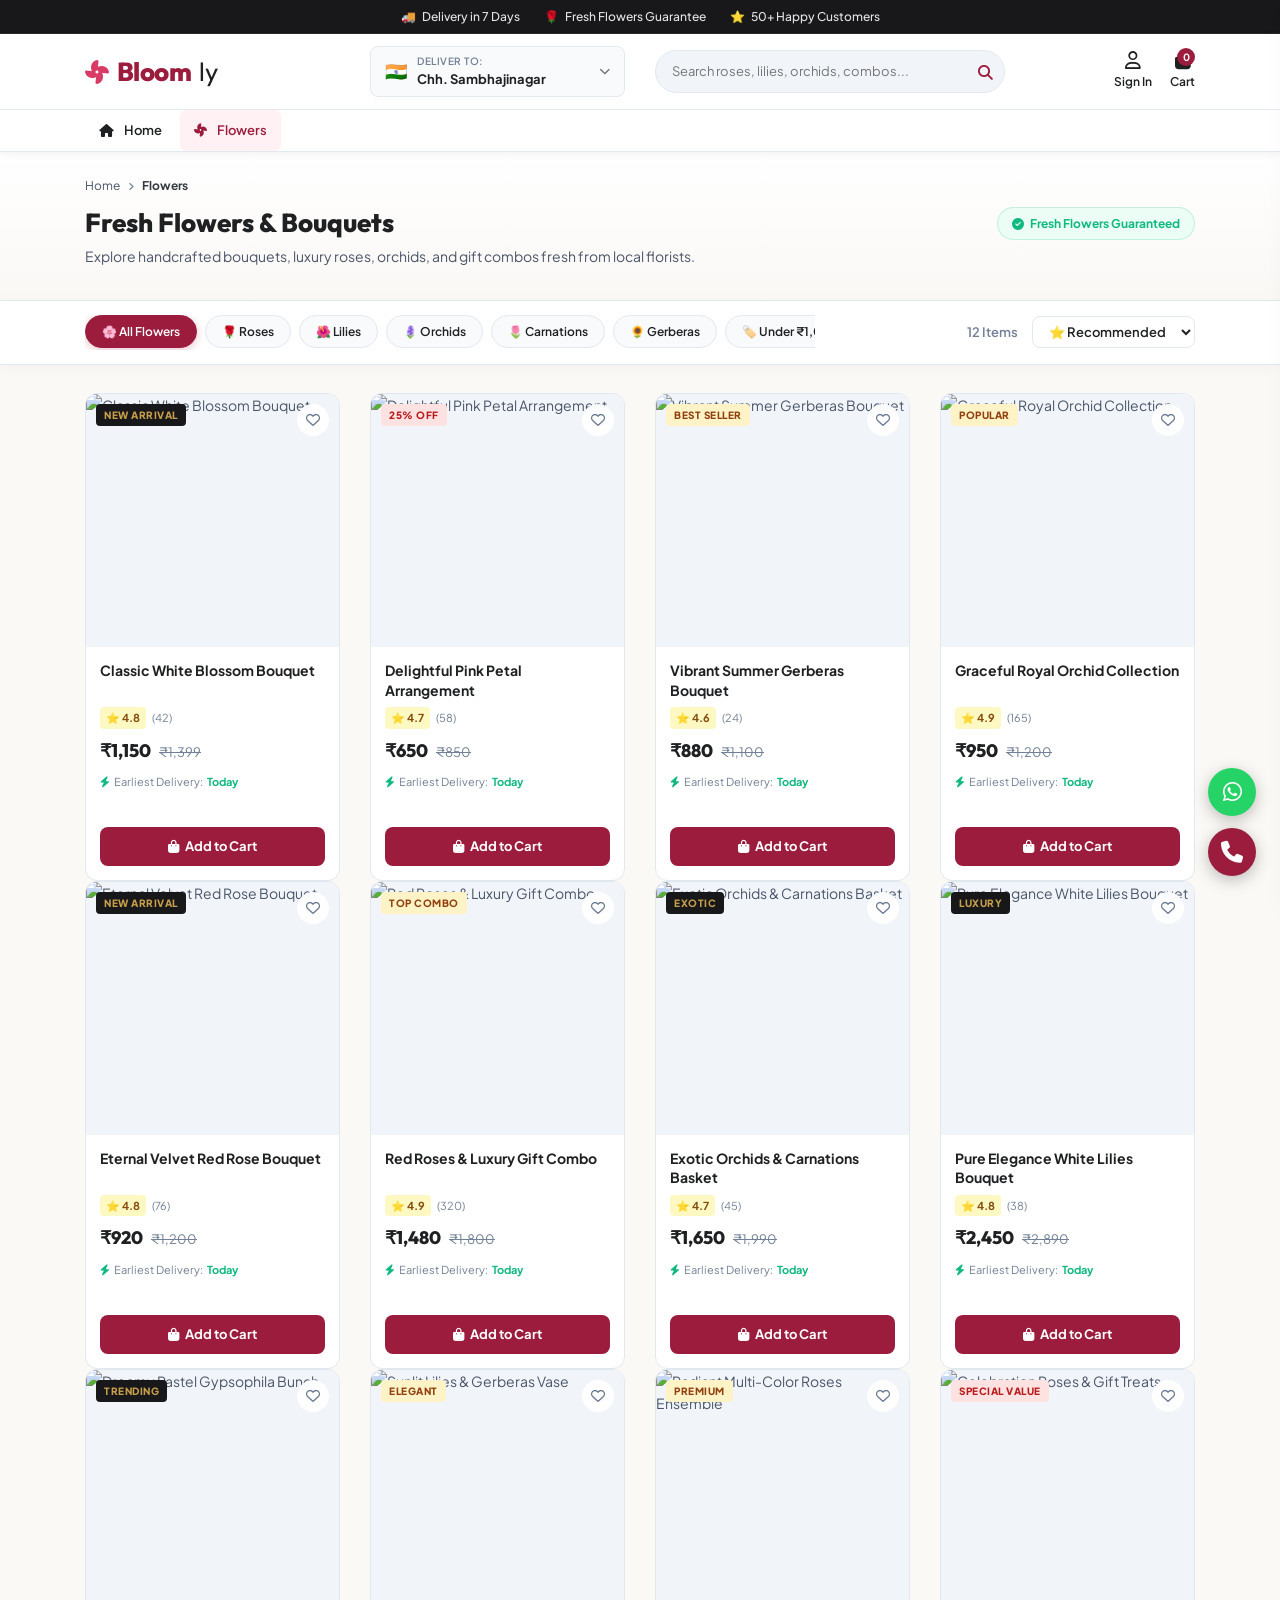
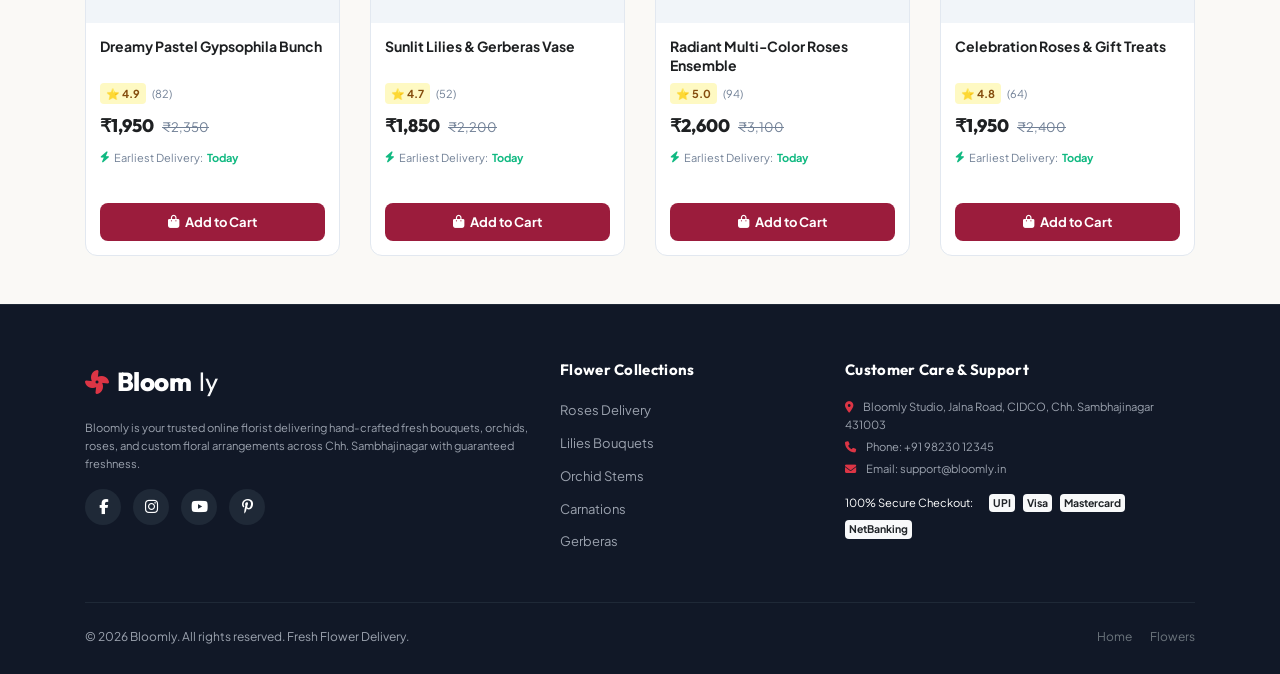
==== commit 4fa245b1: "Clean up shop page header, styles, and optimize navigation" ====
--- a/shop.html
+++ b/shop.html
@@ -94,26 +94,20 @@
     </div>
   </header>
 
-  <!-- Breadcrumb & City Header Section -->
+  <!-- Breadcrumb & Header Section -->
   <section class="page-intro-section">
     <div class="container">
       <ul class="bf-breadcrumb">
         <li><a href="index.html">Home</a></li>
         <li><i class="fa-solid fa-angle-right" style="font-size: 10px;"></i></li>
-        <li><a href="shop.html">Maharashtra</a></li>
-        <li><i class="fa-solid fa-angle-right" style="font-size: 10px;"></i></li>
-        <li><a href="shop.html" class="current-city-name">Chh. Sambhajinagar</a></li>
-        <li><i class="fa-solid fa-angle-right" style="font-size: 10px;"></i></li>
         <li class="text-dark font-weight-bold">Flowers</li>
       </ul>
 
       <div class="page-title-row">
         <div>
-          <h1 class="page-main-heading">Send Flowers to <span class="current-city-name text-danger">Chh.
-              Sambhajinagar</span> | Trusted Florist & Gift Shop</h1>
+          <h1 class="page-main-heading">Fresh Flowers & Bouquets</h1>
           <p class="page-subtext">
-            As a trusted online flower shop and florist in Chh. Sambhajinagar, Bloomly hand-delivers fresh bouquets and
-            floral arrangements right across the city.
+            Explore handcrafted bouquets, luxury roses, orchids, and gift combos fresh from local florists.
           </p>
         </div>
         <div>
@@ -164,110 +158,6 @@
     </div>
   </section>
 
-  <!-- Chh. Sambhajinagar Delivery Guide & Information Table -->
-  <section class="city-guide-section">
-    <div class="container">
-
-      <div class="guide-box">
-        <h2 class="section-headline">Send Flowers Online in Chh. Sambhajinagar - Delivery to Town, CIDCO & Cantonment
-        </h2>
-        <p>
-          We deliver fresh flowers across all of Chh. Sambhajinagar. Our reach covers the Town core, Cantonment
-          precinct, CIDCO N-1 through N-12, Shahgunj, Garkheda, and extends to Waluj, Shendra, and Chikalthana MIDC
-          industrial zones.
-        </p>
-
-        <h4 class="mt-4 mb-3 font-weight-bold">Key Occasions in the Chh. Sambhajinagar Year</h4>
-        <table class="guide-table">
-          <thead>
-            <tr>
-              <th>Occasion</th>
-              <th>Best Sent To (Chh. Sambhajinagar Area)</th>
-              <th>What to Order</th>
-            </tr>
-          </thead>
-          <tbody>
-            <tr>
-              <td><strong>Birthday surprise</strong></td>
-              <td>CIDCO N1-N12 & Cantonment homes</td>
-              <td>Bouquet + chocolate gift hamper</td>
-            </tr>
-            <tr>
-              <td><strong>Chh. Sambhajinagar wedding</strong></td>
-              <td>Garkheda & Shahgunj family residences</td>
-              <td>Wedding flowers + luxury orchids & lilies</td>
-            </tr>
-            <tr>
-              <td><strong>Anniversary</strong></td>
-              <td>Jalna Road & Beed Bypass colonies</td>
-              <td>Roses with gourmet chocolates</td>
-            </tr>
-            <tr>
-              <td><strong>Ganesh Chaturthi / Gudi Padwa</strong></td>
-              <td>Community pandals & residences</td>
-              <td>Festive saffron-and-gold Marathwada arrangement</td>
-            </tr>
-            <tr>
-              <td><strong>MIDC Corporate Welcome</strong></td>
-              <td>Waluj & Shendra MIDC offices</td>
-              <td>Institutional bouquet, fixed-time delivery</td>
-            </tr>
-          </tbody>
-        </table>
-      </div>
-
-      <!-- FAQ Section -->
-      <div class="guide-box">
-        <h2 class="section-headline">Frequently Asked Questions</h2>
-
-        <div class="faq-item active">
-          <div class="faq-header">
-            <span>1) Can I send flowers to Chh. Sambhajinagar from another city or abroad?</span>
-            <i class="fa-solid fa-chevron-down"></i>
-          </div>
-          <div class="faq-body">
-            Absolutely! You can send flowers to Chh. Sambhajinagar from anywhere in India (Mumbai, Pune, Delhi,
-            Bangalore) or abroad (Dubai, USA, UK, Canada). Just provide the recipient's address, and Bloomly will ensure
-            pristine doorstep delivery.
-          </div>
-        </div>
-
-        <div class="faq-item">
-          <div class="faq-header">
-            <span>2) Is there delivery available in Chh. Sambhajinagar?</span>
-            <i class="fa-solid fa-chevron-down"></i>
-          </div>
-          <div class="faq-body">
-            Yes, we offer fresh flower delivery across all major locations in Chh. Sambhajinagar.
-          </div>
-        </div>
-
-        <div class="faq-item">
-          <div class="faq-header">
-            <span>3) Can I customize my flower delivery with chocolates and teddy bears?</span>
-            <i class="fa-solid fa-chevron-down"></i>
-          </div>
-          <div class="faq-body">
-            Yes, you can pair any floral bouquet with teddy bears, Cadbury/Ferrero Rocher chocolates, dry fruits, and
-            personalized message greeting cards.
-          </div>
-        </div>
-
-        <div class="faq-item">
-          <div class="faq-header">
-            <span>4) How does Bloomly guarantee flower freshness?</span>
-            <i class="fa-solid fa-chevron-down"></i>
-          </div>
-          <div class="faq-body">
-            Our local florists hand-craft each arrangement using fresh-cut stems in bud form on the day of delivery,
-            ensuring vibrant colors and long-lasting freshness at the recipient's doorstep.
-          </div>
-        </div>
-
-      </div>
-
-    </div>
-  </section>
 
   <!-- Slide-Out Cart Drawer -->
   <div class="cart-drawer-overlay" id="cartOverlay"></div>
@@ -307,14 +197,6 @@
       <h6 class="font-weight-bold text-muted small text-uppercase mb-2">Popular Cities in Maharashtra & India</h6>
       <div class="popular-cities-grid">
         <div class="city-pill active" data-city="Chh. Sambhajinagar">📍 Chh. Sambhajinagar</div>
-        <div class="city-pill" data-city="Pune">📍 Pune</div>
-        <div class="city-pill" data-city="Mumbai">📍 Mumbai</div>
-        <div class="city-pill" data-city="Nashik">📍 Nashik</div>
-        <div class="city-pill" data-city="Nagpur">📍 Nagpur</div>
-        <div class="city-pill" data-city="Nanded">📍 Nanded</div>
-        <div class="city-pill" data-city="Delhi">📍 Delhi NCR</div>
-        <div class="city-pill" data-city="Bengaluru">📍 Bengaluru</div>
-        <div class="city-pill" data-city="Hyderabad">📍 Hyderabad</div>
       </div>
     </div>
   </div>
--- a/css/style.css
+++ b/css/style.css
@@ -51,7 +51,7 @@
 a {
   color: inherit;
   text-decoration: none;
-  transition: all 0.25s ease;
+  transition: color 0.15s ease;
 }
 
 a:hover {
